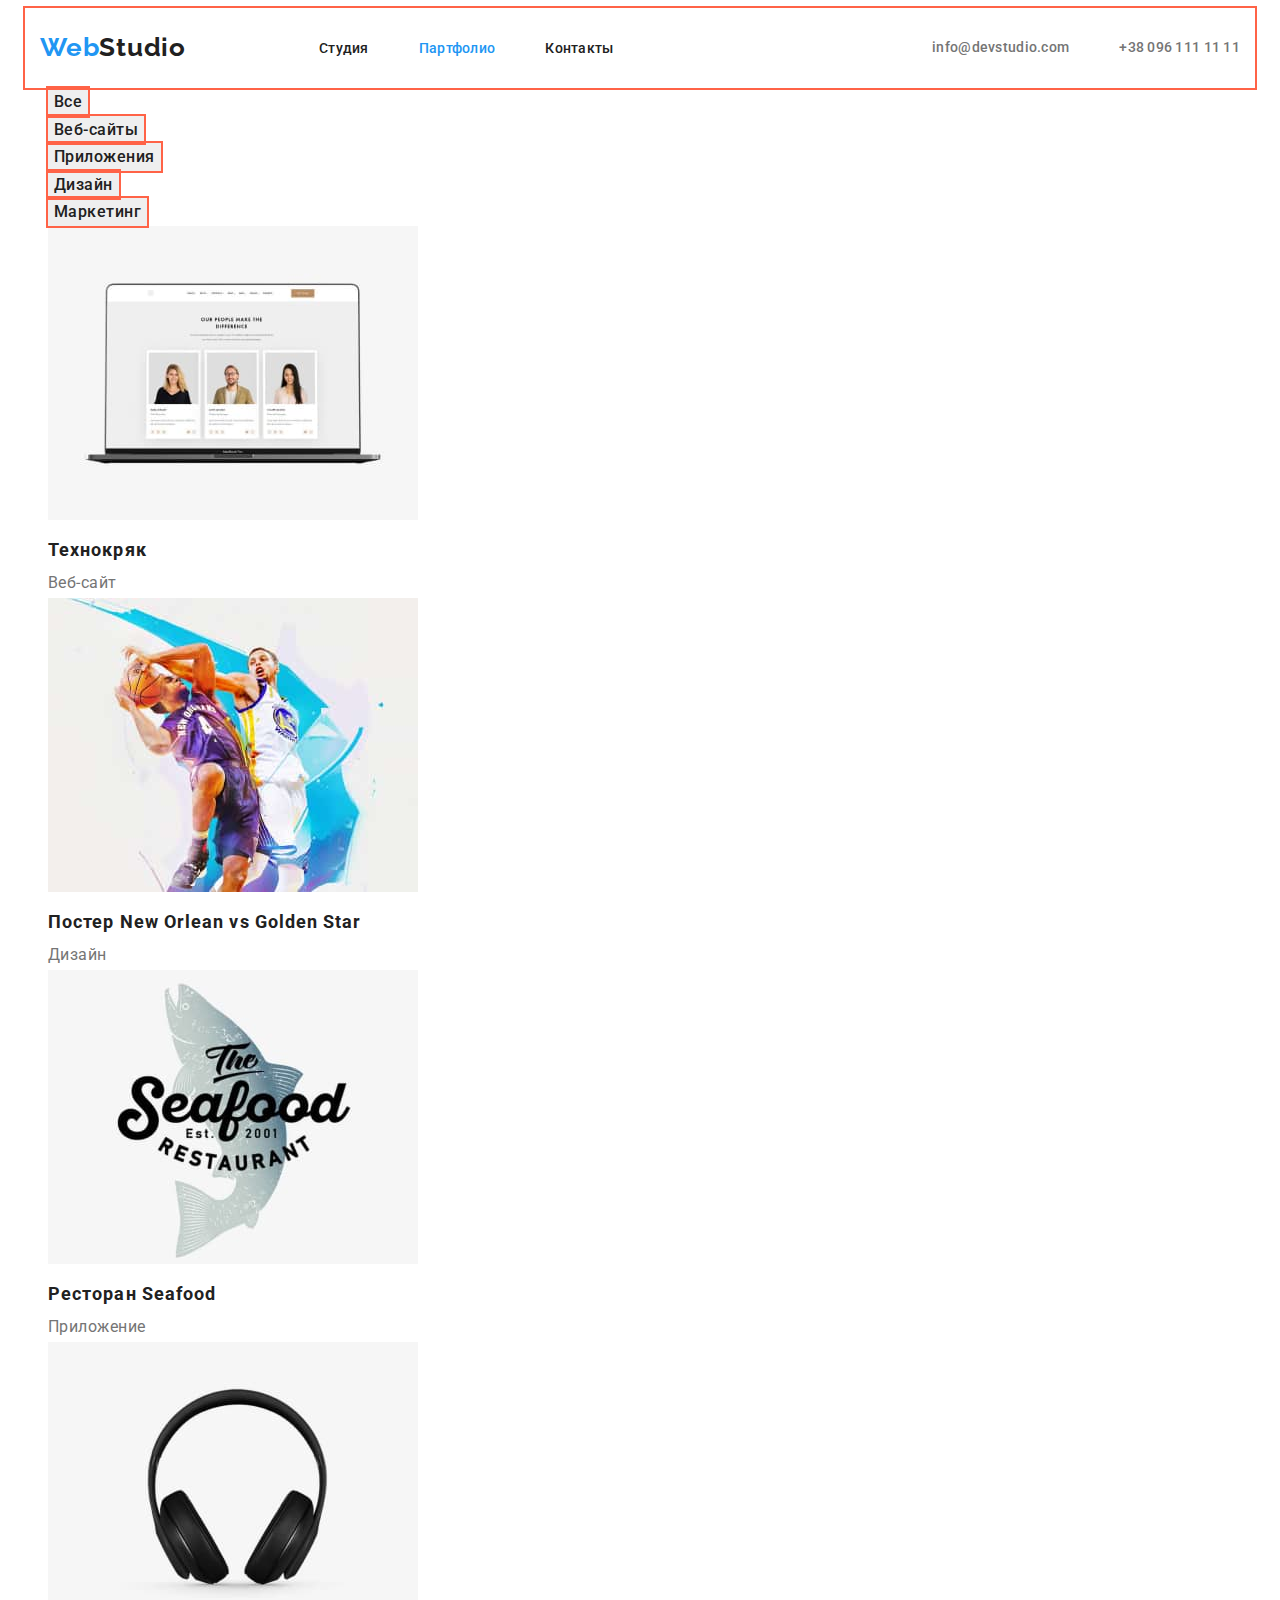
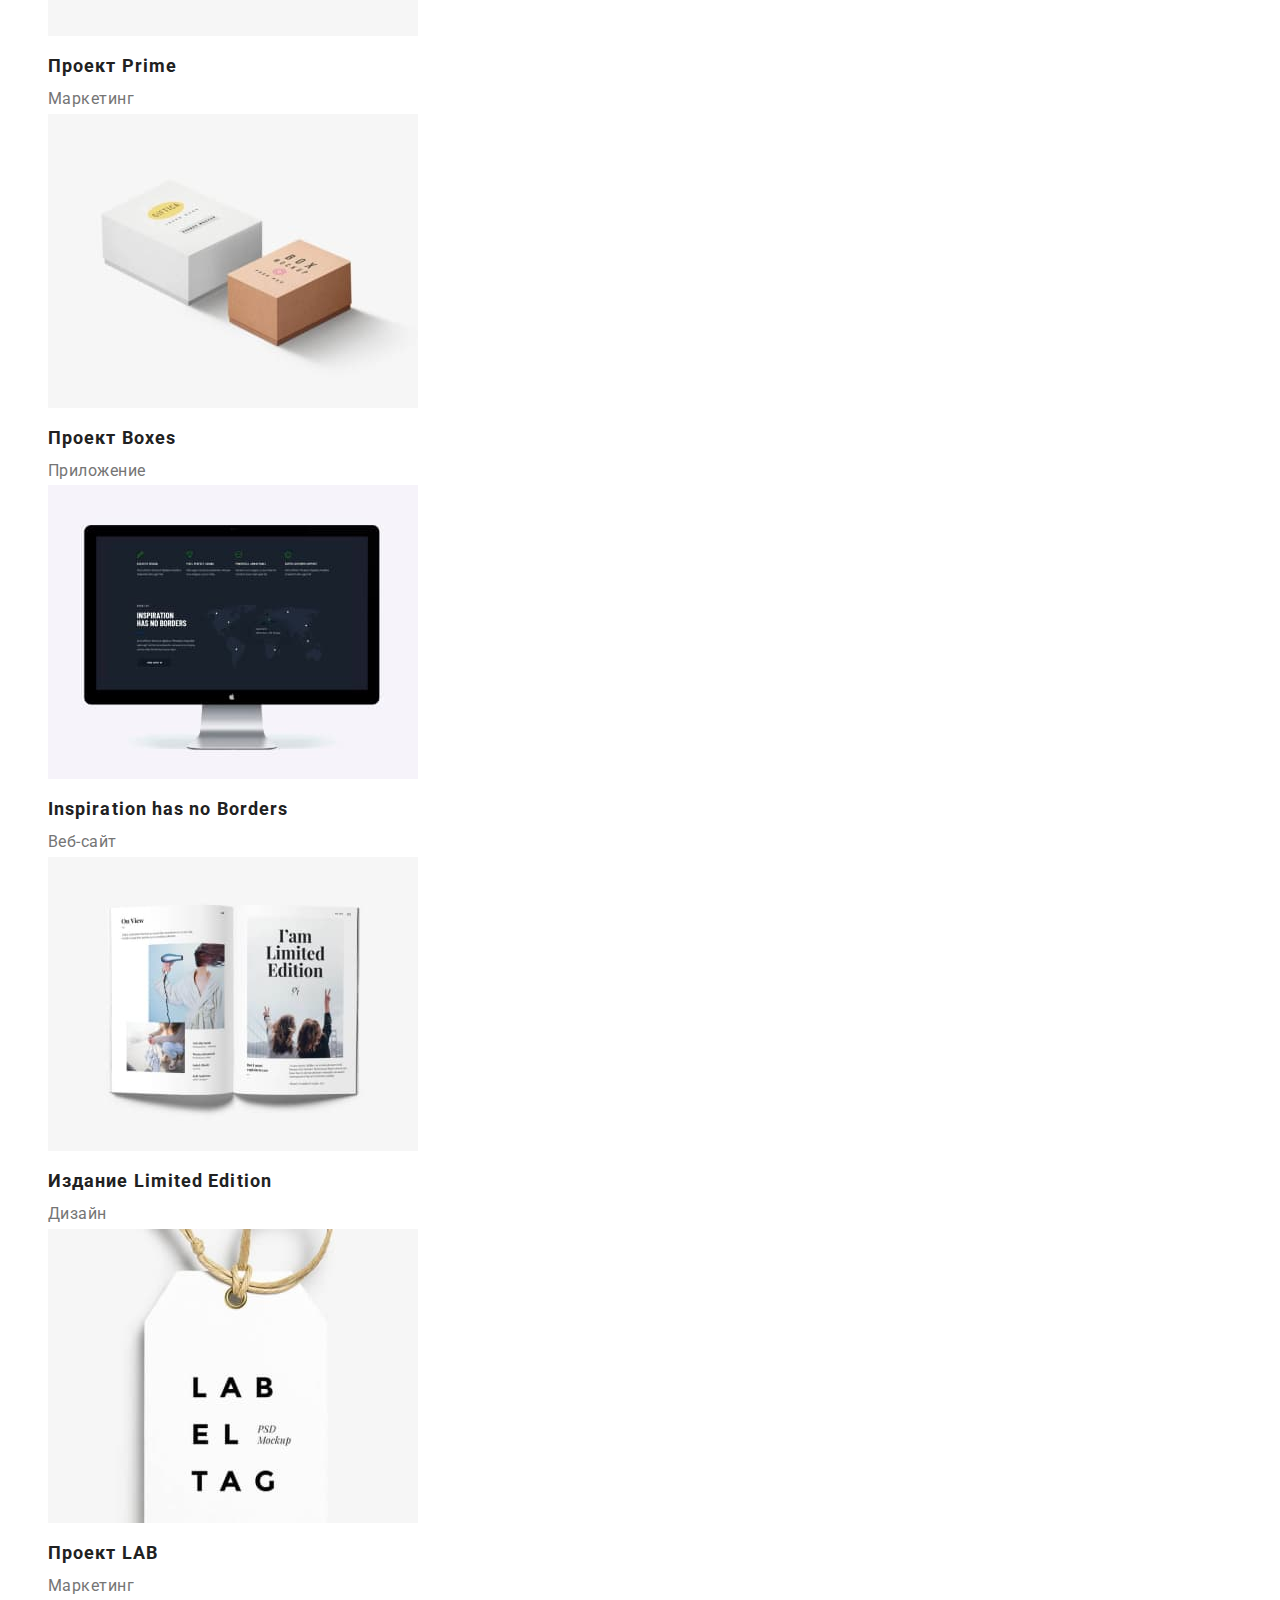
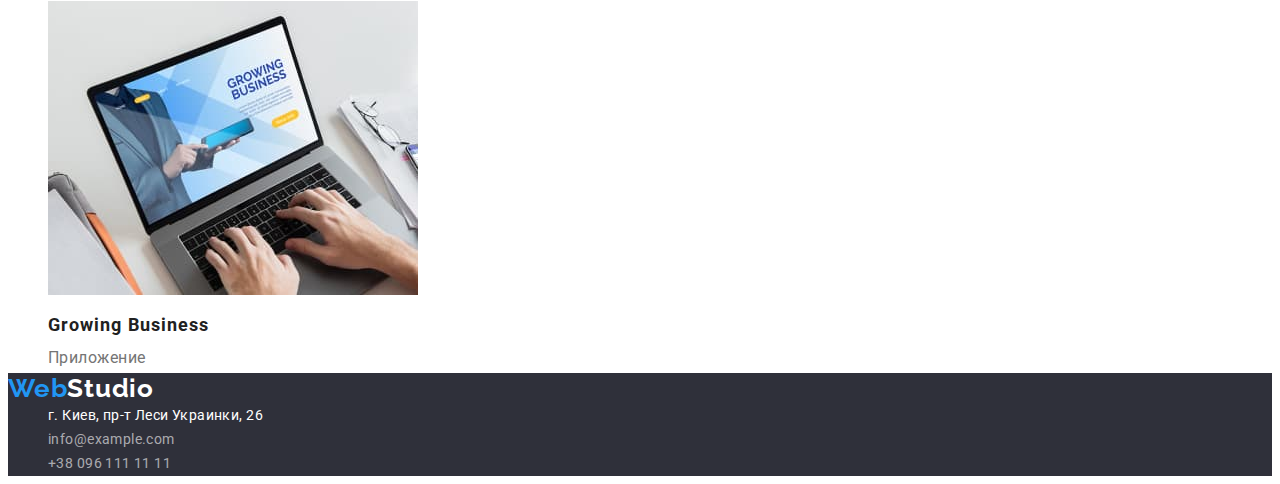
==== portfolio.html @ 8e4c490e "тестирует Flex" ====
<!DOCTYPE html>
<html lang="ru">
  <head>
    <meta charset="UTF-8" />
    <meta http-equiv="X-UA-Compatible" content="IE=edge" />
    <meta name="viewport" content="width=device-width, initial-scale=1.0" />
    <title>Portfolio</title>
    <link rel="preconnect" href="https://fonts.googleapis.com" />
    <link rel="preconnect" href="https://fonts.gstatic.com" crossorigin />
    <link
      href="https://fonts.googleapis.com/css2?family=Raleway:wght@700&family=Roboto:wght@400;500;700;900&display=swap"
      rel="stylesheet"
    />
    <link
      rel="stylesheet"
      href="https://cdnjs.cloudflare.com/ajax/libs/modern-normalize/1.1.0/modern-normalize.min.css"
      integrity="sha512-wpPYUAdjBVSE4KJnH1VR1HeZfpl1ub8YT/NKx4PuQ5NmX2tKuGu6U/JRp5y+Y8XG2tV+wKQpNHVUX03MfMFn9Q=="
      crossorigin="anonymous"
      referrerpolicy="no-referrer"
    />
    <link rel="stylesheet" href="./css/styles.css" />
  </head>

  <body>
    <!-- Шапка -->
    <header class="header">
      <div class="container main-nav">
        <nav class="nav-box">
          <a href="#" class="logo"><span class="logo-accent">Web</span>Studio</a>
          <ul class="nav-list">
            <li class="nav-item"><a href="./index.html" class="nav-link">Студия</a></li>
            <li class="nav-item">
              <a href="./portfolio.html" class="nav-link current">Партфолио</a>
            </li>
            <li class="nav-item"><a href="#" class="nav-link">Контакты</a></li>
          </ul>
        </nav>

        <ul class="contakts-box">
          <li class="contakts-item">
            <a href="mailto:info@devstudio.com" class="header-link">info@devstudio.com</a>
          </li>
          <li class="contakts-item">
            <a href="tel:+380961111111" class="header-link">+38 096 111 11 11</a>
          </li>
        </ul>
      </div>
    </header>
    <!-- Фильтр -->

    <main>
      <ul class="button-list">
        <li><button type="button" class="filter-button">Все</button></li>
        <li><button type="button" class="filter-button">Веб-сайты</button></li>
        <li><button type="button" class="filter-button">Приложения</button></li>
        <li><button type="button" class="filter-button">Дизайн</button></li>
        <li><button type="button" class="filter-button">Маркетинг</button></li>
      </ul>
      <!-- Примеры работ -->

      <section class="product-examples">
        <h1 hidden>Примеры работ</h1>
        <ul>
          <li>
            <a href="#" class="link"
              ><img src="./images/techno.jpg" alt="ноутбук с изображением людей" width="370" />
              <h2 class="project-title">Технокряк</h2>
              <p class="branch">Веб-сайт</p></a
            >
          </li>
          <li>
            <a href="#" class="link"
              ><img src="./images/poster.jpg" alt="постер с баскетбольными командами" width="370" />
              <h2 class="project-title">Постер New Orlean vs Golden Star</h2>
              <p class="branch">Дизайн</p></a
            >
          </li>
          <li>
            <a href="#" class="link"
              ><img src="./images/seafood.jpg" alt="логотип ресторана" width="370" />
              <h2 class="project-title">Ресторан Seafood</h2>
              <p class="branch">Приложение</p></a
            >
          </li>
          <li>
            <a href="#" class="link">
              <img src="./images/prime.jpg" alt="наушники" width="370" />
              <h2 class="project-title">Проект Prime</h2>
              <p class="branch">Маркетинг</p></a
            >
          </li>
          <li>
            <a href="#" class="link"
              ><img src="./images/boxes.jpg" alt="две коробки" width="370" />
              <h2 class="project-title">Проект Boxes</h2>
              <p class="branch">Приложение</p></a
            >
          </li>
          <li>
            <a href="#" class="link"
              ><img src="./images/inspiration.jpg" alt="монитор" width="370" />
              <h2 class="project-title">Inspiration has no Borders</h2>
              <p class="branch">Веб-сайт</p></a
            >
          </li>
          <li>
            <a href="#" class="link"
              ><img src="./images/limited.jpg" alt="разворот книги" width="370" />
              <h2 class="project-title">Издание Limited Edition</h2>
              <p class="branch">Дизайн</p></a
            >
          </li>
          <li>
            <a href="#" class="link"
              ><img src="./images/lab.jpg" alt="этикетка" width="370" />
              <h2 class="project-title">Проект LAB</h2>
              <p class="branch">Маркетинг</p></a
            >
          </li>
          <li>
            <a href="#" class="link"
              ><img src="./images/busines.jpg" alt="ноутбук на столе" width="370" />
              <h2 class="project-title">Growing Business</h2>
              <p class="branch">Приложение</p></a
            >
          </li>
        </ul>
      </section>
      <!-- Футер -->

      <footer class="footer">
        <a href="#" class="logo-footer"><span class="logo-accent">Web</span>Studio</a>
        <address>
          <ul>
            <li>
              <a
                href="https://www.google.com/maps/place/%D0%B1%D1%83%D0%BB.+%D0%9B%D0%B5%D1%81%D0%B8+%D0%A3%D0%BA%D1%80%D0%B0%D0%B8%D0%BD%D0%BA%D0%B8,+26,+%D0%9A%D0%B8%D0%B5%D0%B2,+02000/@50.4265807,30.5361971,17z/data=!3m1!4b1!4m5!3m4!1s0x40d4cf0e033ecbe9:0x57a4dffefec77da0!8m2!3d50.4265807!4d30.5383858"
                class="location"
                >г. Киев, пр-т Леси Украинки, 26
              </a>
            </li>
            <li><a href="mailto:info@example.com" class="footer-link">info@example.com</a></li>
            <li><a href="tel:+380961111111" class="footer-link">+38 096 111 11 11</a></li>
          </ul>
        </address>
      </footer>
    </main>
  </body>
</html>
---- css/styles.css ----
:root {
  --accent-color: #2196f3;
  --text-primary: #757575;
  --text-title: #212121;
  --primary-white-color: #ffffff;

  --primary-font: 'Roboto';
  --secondary-font: 'Raleway';
}

body {
  color: var(--text-title);
  background-color: var(--primary-white-color);
  font-family: 'Roboto', sans-serif;
  font-size: 14px;
  letter-spacing: 0.03em;
}

h1,
h2,
h3,
h4,
h5,
h6,
p,
ul {
  margin: 0;
}

ul,
ol {
  list-style: none;
}

a {
  text-decoration: none;
}

.container {
  width: 1200px;
  margin-left: auto;
  margin-right: auto;
  padding-left: 15px;
  padding-right: 15px;
}

/* ======= Heaeder style start here ======= */

.logo {
  color: var(--text-title);

  font-family: 'Raleway', sans-serif;
  font-weight: 700;
  font-size: 26px;
  line-height: 1.2;
  letter-spacing: 0.03em;
}
.logo-accent {
  color: var(--accent-color);
}
/* main-nav */
.container {
  outline: 2px solid tomato;
}

.main-nav {
  display: flex;
}
.nav-box {
  display: flex;
  align-items: center;
}
.nav-list {
  display: flex;
  margin-left: 93px;
}
.nav-item:not(:last-child) {
  margin-right: 50px;
}

.nav-link {
  padding-top: 32px;
  padding-bottom: 32px;

  color: var(--text-title);

  font-family: 'Roboto', sans-serif;
  font-style: normal;
  font-weight: 500;
  font-size: 14px;
  line-height: 1.14;
  letter-spacing: 0.02em;
}

.nav-link:hover,
.nav-link:focus {
  color: var(--accent-color);
}
.nav-link.current {
  color: var(--accent-color);
}

.contakts-box {
  display: flex;
  align-items: center;
  margin-left: auto;
}

.contakts-item:not(:last-child) {
  margin-right: 50px;
  display: flex;
}

.header-link {
  display: block;
  padding-top: 32px;
  padding-bottom: 32px;
  margin-left: auto;

  color: var(--text-primary);

  font-family: 'Roboto', sans-serif;
  font-style: normal;
  font-weight: 500;
  font-size: 14px;
  line-height: 1.14;
  letter-spacing: 0.02em;
}

.header-link:hover,
.contakts-link:focus {
  color: var(--accent-color);
}
/* ======= Heaeder style end here ======= */

/* Button filtr */
.filter-button {
  display: inline-block;
  display: flex;
  border: transparent;
  outline: 2px solid tomato;
}

/* ======= Hero style start here ======= */

.main-hero {
  tex-alitgn: center;
}

.hero-title {
  padding-top: 200px;
  margin-bottom: 94px;
  margin-left: auto;
  margin-right: auto;

  width: 1600px;
  height: 600px;
  left: 0px;
  top: 80px;

  font-weight: 900;
  font-size: 44px;
  line-height: 1.36;
  text-align: center;
  letter-spacing: 0.06em;
  text-transform: uppercase;

  background-color: #2f303a;
  color: #ffffff;
}
.button {
  cursor: pointer;
  text-align: center;
  font-family: inherit;
}
.hero 

   
  /* .button {
  display: inline-block;
  margin-left: auto;
  margin-right: auto;
  width: 200px;
  height: 50px;
  border-radius: 4px;
  padding: 10px 32px;

  background-color: var(--accent-color);
  box-shadow: 0px 4px 4px rgba(0, 0, 0, 0.15);
  color: #ffffff;

  font-family: 'Roboto', sans-serif;
  font-weight: 700;
  font-size: 16px;
  line-height: 1.8;
  align-items: center;
  text-align: center;
  letter-spacing: 0.06em; */
}

button {
  cursor: pointer;
}
/* ======= Hero style end here ======= */
/* ======= feauture style start here ======= */
.section-feature {
  width: 1170px;
  height: 101px;
  left: 215px;
  top: 774px;
}

.feature-title {
  color: var(--text-title);

  font-weight: 700;
  font-size: 14px;
  line-height: 1.14;
  letter-spacing: 0.03em;
  text-transform: uppercase;
}

.content-feature {
  color: var(--text-primary);
  font-weight: 400;
  font-size: 14px;
  line-height: 1.7;
  letter-spacing: 0.03em;
}

/* ======= feauture style end here ======= */

/* ==== What are we doing style start here ==== */
.subtitle {
  color: var(--text-title);

  font-weight: 700;
  font-size: 36px;
  line-height: 1.16;
  text-align: center;
  letter-spacing: 0.03em;
}

/* ==== What are we doing style end here ====*/

/* ===== Our team style start here ===== */
.our-team-section {
  background-color: #f5f4fa;
}

.member-team {
  color: var(--text-title);

  font-weight: 500;
  font-size: 16px;
  line-height: 1.18;
  text-align: center;
  letter-spacing: 0.03em;
}
.member-position {
  color: var(--text-primary);

  font-size: 16px;
  line-height: 1.18;
  text-align: center;
  letter-spacing: 0.03em;
}

/* ===== Our team style end here ===== */

/* ===== Footer style start here ===== */
.footer {
  background: #2f303a;
}

.location {
  font-family: Roboto, sans-serif;
  font-style: normal;
  font-weight: 400;
  font-size: 14px;
  line-height: 1.7;
  letter-spacing: 0.03em;

  color: #ffffff;
}

.footer-link {
  font-style: normal;
  font-weight: 400;
  font-size: 14px;
  line-height: 1.7;
  letter-spacing: 0.03em;

  color: rgba(255, 255, 255, 0.6);
}
.footer-link:hover,
.footer-link:focus {
  color: var(--accent-color);
}
.logo-footer {
  font-family: 'Raleway', sans-serif;
  font-style: normal;
  font-weight: 700;
  font-size: 26px;
  line-height: 1.2;
  letter-spacing: 0.03em;
  color: #ffffff;
}
.location:hover,
.location:focus {
  color: var(--accent-color);
}

/* ===== Footer style end here ===== */

/* =*=*=*= Portfolio =*=*=*= */

/* ===== Filter-button style start here ===== */

.filter-button {
  color: var(--text-title);

  font-family: inherit;
  font-weight: 500;
  font-size: 16px;
  line-height: 1.6;
  text-align: center;
  letter-spacing: 0.03em;
}

.filter-button:hover,
.filter-button:focus {
  color: var(--accent-color);
}

/* ===== Filter-button style end here ===== */

/* ===== product-examples style start here ===== */

.product-examples {
  color: var(--text-title);

  font-weight: 700;
  font-size: 18px;
  line-height: 2;
  letter-spacing: 0.06em;
}
.link {
  color: var(--text-title);

  font-family: inherit;
}
.project-title {
  color: var(--text-title);

  font-family: 'Roboto', sans-serif;
  font-style: normal;
  font-weight: 700;
  font-size: 18px;
  line-height: 2;
  letter-spacing: 0.06em;
}
/* ===== product-examples style end here ===== */

/* ===== branch style start here ===== */
.branch {
  color: var(--text-primary);

  font-weight: 400;
  font-size: 16px;
  line-height: 1.87;
  letter-spacing: 0.03em;
}

/* ===== branch style end here ===== */
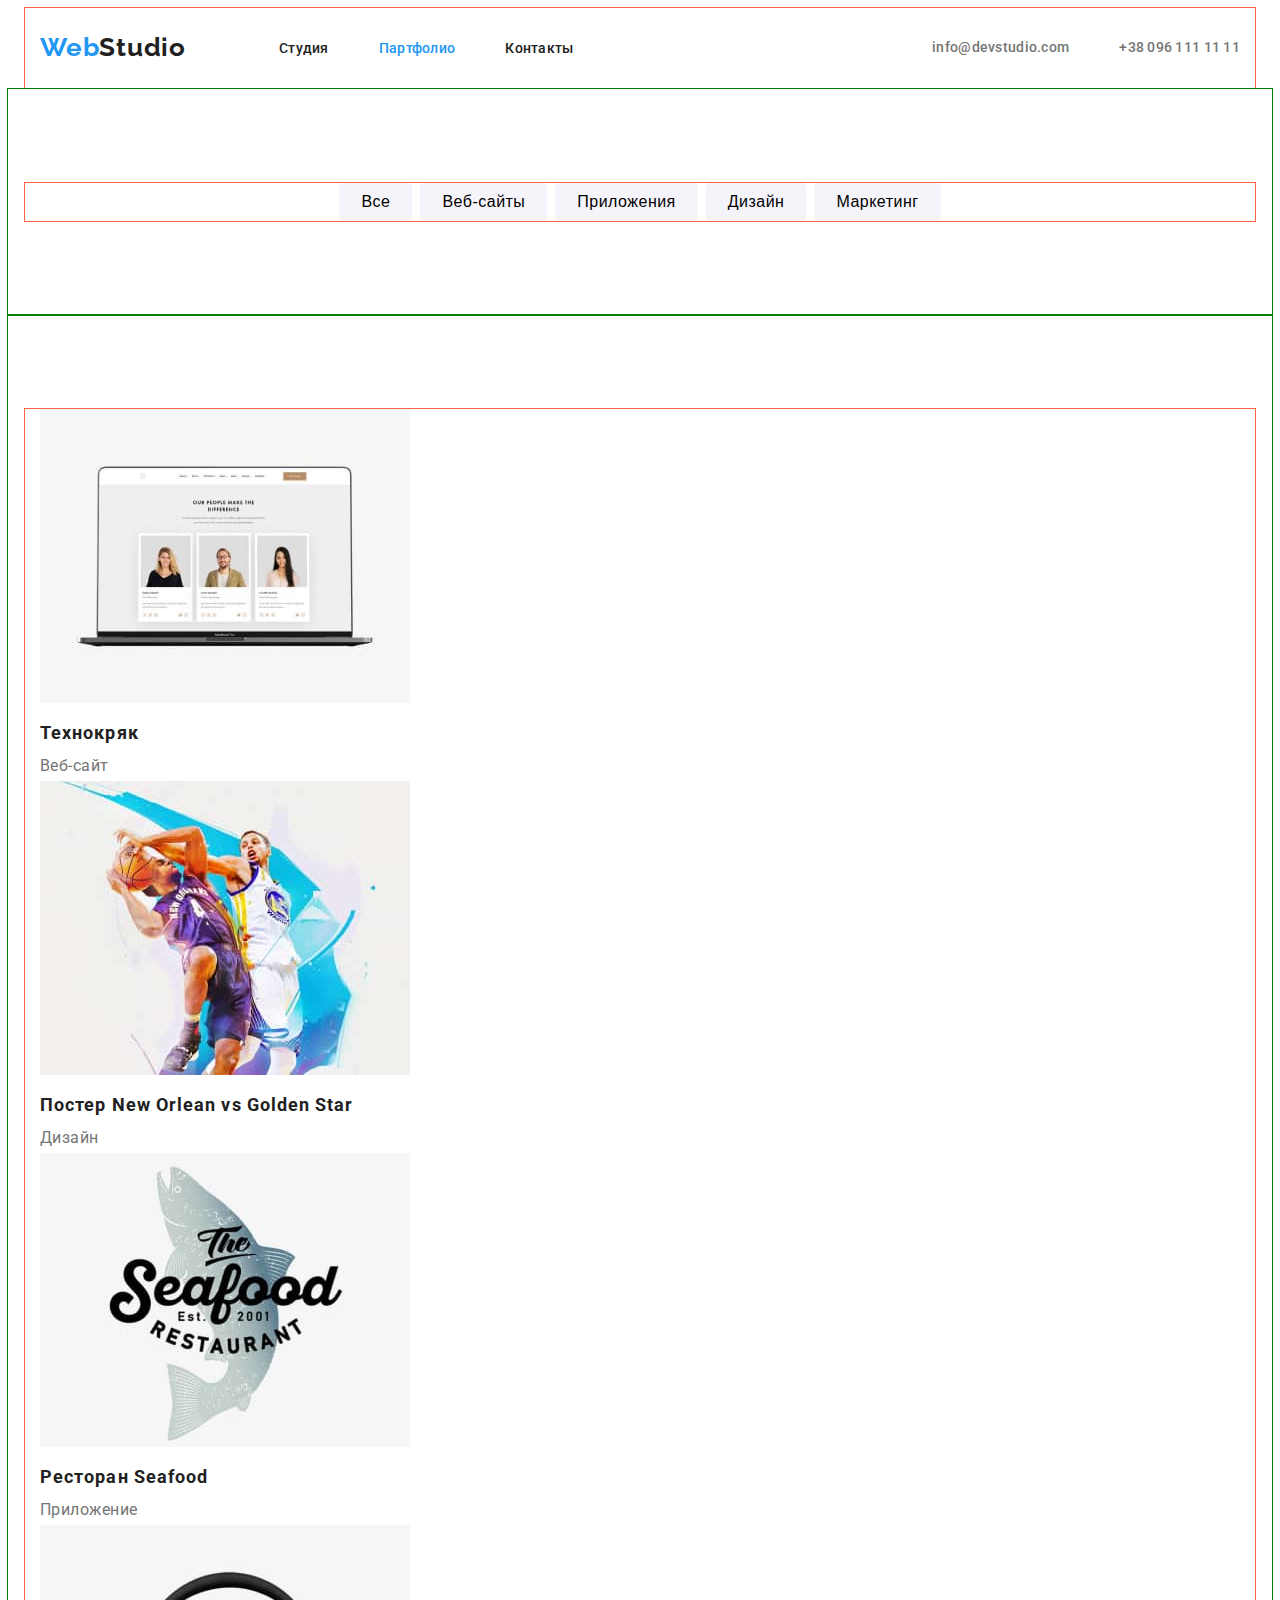
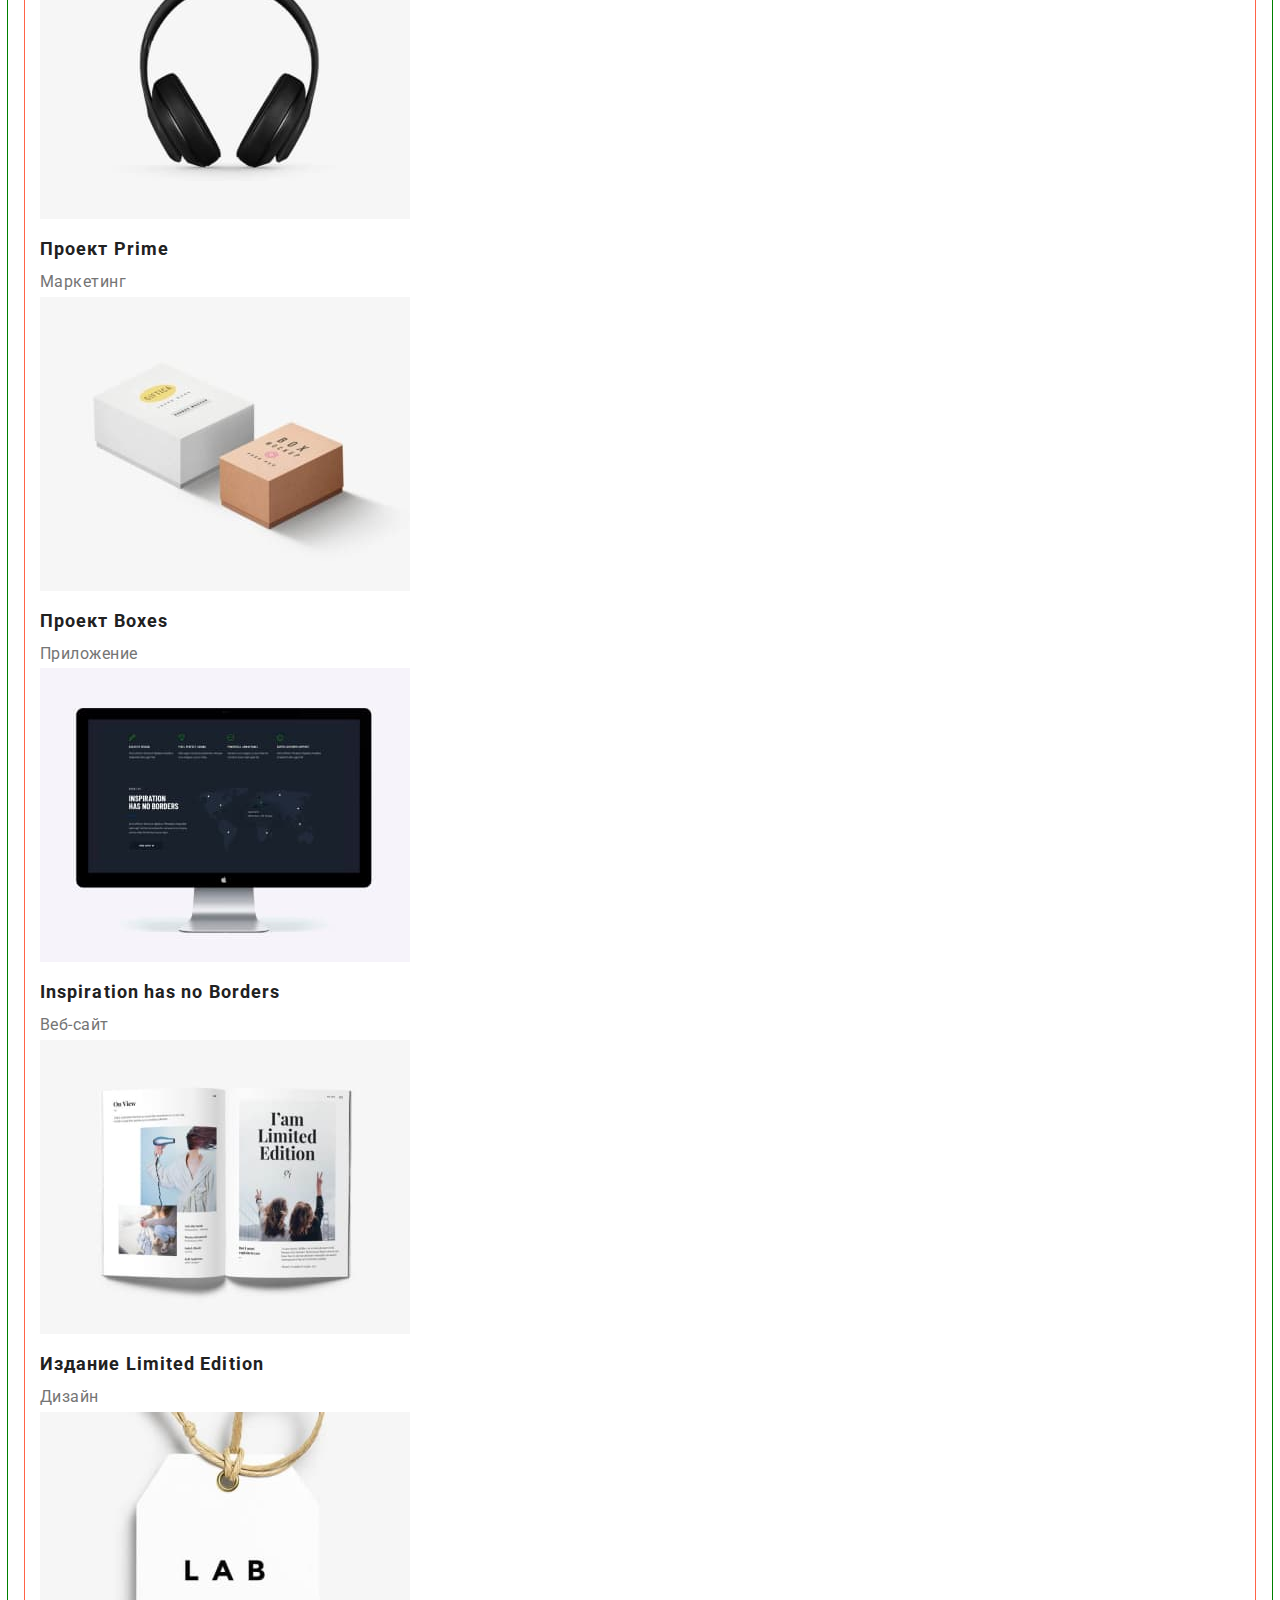
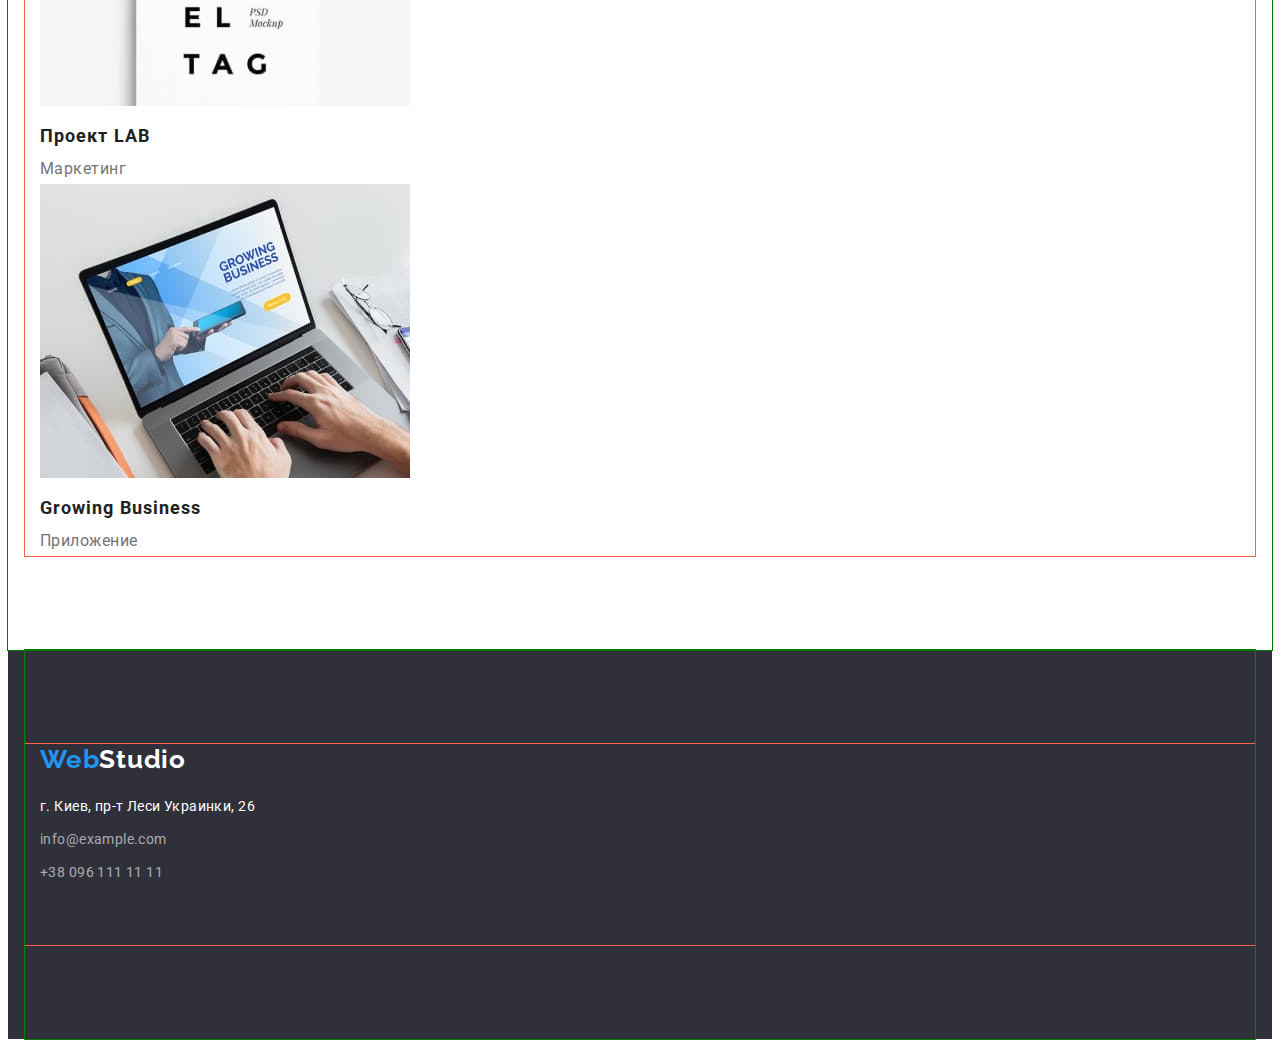
==== commit 4d6e141a: "заканчивает оформление фильтр-кнопок и футера" ====
--- a/portfolio.html
+++ b/portfolio.html
@@ -49,101 +49,128 @@
     <!-- Фильтр -->
 
     <main>
-      <ul class="button-list">
-        <li><button type="button" class="filter-button">Все</button></li>
-        <li><button type="button" class="filter-button">Веб-сайты</button></li>
-        <li><button type="button" class="filter-button">Приложения</button></li>
-        <li><button type="button" class="filter-button">Дизайн</button></li>
-        <li><button type="button" class="filter-button">Маркетинг</button></li>
-      </ul>
+      <section class="section">
+        <div class="container">
+          <ul class="button-list-filter">
+            <li class="button-item"><button type="button" class="button-filter">Все</button></li>
+            <li class="button-item">
+              <button type="button" class="button-filter">Веб-сайты</button>
+            </li>
+            <li class="button-item">
+              <button type="button" class="button-filter">Приложения</button>
+            </li>
+            <li class="button-item">
+              <button type="button" class="button-filter">Дизайн</button>
+            </li>
+            <li class="button-item">
+              <button type="button" class="button-filter">Маркетинг</button>
+            </li>
+          </ul>
+        </div>
+      </section>
+
       <!-- Примеры работ -->
 
-      <section class="product-examples">
-        <h1 hidden>Примеры работ</h1>
-        <ul>
-          <li>
-            <a href="#" class="link"
-              ><img src="./images/techno.jpg" alt="ноутбук с изображением людей" width="370" />
-              <h2 class="project-title">Технокряк</h2>
-              <p class="branch">Веб-сайт</p></a
-            >
-          </li>
-          <li>
-            <a href="#" class="link"
-              ><img src="./images/poster.jpg" alt="постер с баскетбольными командами" width="370" />
-              <h2 class="project-title">Постер New Orlean vs Golden Star</h2>
-              <p class="branch">Дизайн</p></a
-            >
-          </li>
-          <li>
-            <a href="#" class="link"
-              ><img src="./images/seafood.jpg" alt="логотип ресторана" width="370" />
-              <h2 class="project-title">Ресторан Seafood</h2>
-              <p class="branch">Приложение</p></a
-            >
-          </li>
-          <li>
-            <a href="#" class="link">
-              <img src="./images/prime.jpg" alt="наушники" width="370" />
-              <h2 class="project-title">Проект Prime</h2>
-              <p class="branch">Маркетинг</p></a
-            >
-          </li>
-          <li>
-            <a href="#" class="link"
-              ><img src="./images/boxes.jpg" alt="две коробки" width="370" />
-              <h2 class="project-title">Проект Boxes</h2>
-              <p class="branch">Приложение</p></a
-            >
-          </li>
-          <li>
-            <a href="#" class="link"
-              ><img src="./images/inspiration.jpg" alt="монитор" width="370" />
-              <h2 class="project-title">Inspiration has no Borders</h2>
-              <p class="branch">Веб-сайт</p></a
-            >
-          </li>
-          <li>
-            <a href="#" class="link"
-              ><img src="./images/limited.jpg" alt="разворот книги" width="370" />
-              <h2 class="project-title">Издание Limited Edition</h2>
-              <p class="branch">Дизайн</p></a
-            >
-          </li>
-          <li>
-            <a href="#" class="link"
-              ><img src="./images/lab.jpg" alt="этикетка" width="370" />
-              <h2 class="project-title">Проект LAB</h2>
-              <p class="branch">Маркетинг</p></a
-            >
-          </li>
-          <li>
-            <a href="#" class="link"
-              ><img src="./images/busines.jpg" alt="ноутбук на столе" width="370" />
-              <h2 class="project-title">Growing Business</h2>
-              <p class="branch">Приложение</p></a
-            >
-          </li>
-        </ul>
-      </section>
-      <!-- Футер -->
-
-      <footer class="footer">
-        <a href="#" class="logo-footer"><span class="logo-accent">Web</span>Studio</a>
-        <address>
+      <section class="section product-examples">
+        <div class="container">
+          <h1 hidden>Примеры работ</h1>
           <ul>
             <li>
-              <a
-                href="https://www.google.com/maps/place/%D0%B1%D1%83%D0%BB.+%D0%9B%D0%B5%D1%81%D0%B8+%D0%A3%D0%BA%D1%80%D0%B0%D0%B8%D0%BD%D0%BA%D0%B8,+26,+%D0%9A%D0%B8%D0%B5%D0%B2,+02000/@50.4265807,30.5361971,17z/data=!3m1!4b1!4m5!3m4!1s0x40d4cf0e033ecbe9:0x57a4dffefec77da0!8m2!3d50.4265807!4d30.5383858"
-                class="location"
-                >г. Киев, пр-т Леси Украинки, 26
-              </a>
+              <a href="#" class="link"
+                ><img src="./images/techno.jpg" alt="ноутбук с изображением людей" width="370" />
+                <h2 class="project-title">Технокряк</h2>
+                <p class="branch">Веб-сайт</p></a
+              >
             </li>
-            <li><a href="mailto:info@example.com" class="footer-link">info@example.com</a></li>
-            <li><a href="tel:+380961111111" class="footer-link">+38 096 111 11 11</a></li>
+            <li>
+              <a href="#" class="link"
+                ><img
+                  src="./images/poster.jpg"
+                  alt="постер с баскетбольными командами"
+                  width="370"
+                />
+                <h2 class="project-title">Постер New Orlean vs Golden Star</h2>
+                <p class="branch">Дизайн</p></a
+              >
+            </li>
+            <li>
+              <a href="#" class="link"
+                ><img src="./images/seafood.jpg" alt="логотип ресторана" width="370" />
+                <h2 class="project-title">Ресторан Seafood</h2>
+                <p class="branch">Приложение</p></a
+              >
+            </li>
+            <li>
+              <a href="#" class="link">
+                <img src="./images/prime.jpg" alt="наушники" width="370" />
+                <h2 class="project-title">Проект Prime</h2>
+                <p class="branch">Маркетинг</p></a
+              >
+            </li>
+            <li>
+              <a href="#" class="link"
+                ><img src="./images/boxes.jpg" alt="две коробки" width="370" />
+                <h2 class="project-title">Проект Boxes</h2>
+                <p class="branch">Приложение</p></a
+              >
+            </li>
+            <li>
+              <a href="#" class="link"
+                ><img src="./images/inspiration.jpg" alt="монитор" width="370" />
+                <h2 class="project-title">Inspiration has no Borders</h2>
+                <p class="branch">Веб-сайт</p></a
+              >
+            </li>
+            <li>
+              <a href="#" class="link"
+                ><img src="./images/limited.jpg" alt="разворот книги" width="370" />
+                <h2 class="project-title">Издание Limited Edition</h2>
+                <p class="branch">Дизайн</p></a
+              >
+            </li>
+            <li>
+              <a href="#" class="link"
+                ><img src="./images/lab.jpg" alt="этикетка" width="370" />
+                <h2 class="project-title">Проект LAB</h2>
+                <p class="branch">Маркетинг</p></a
+              >
+            </li>
+            <li>
+              <a href="#" class="link"
+                ><img src="./images/busines.jpg" alt="ноутбук на столе" width="370" />
+                <h2 class="project-title">Growing Business</h2>
+                <p class="branch">Приложение</p></a
+              >
+            </li>
           </ul>
-        </address>
-      </footer>
+        </div>
+      </section>
     </main>
+    <!-- Футер -->
+
+    <footer class="footer-box">
+      <section class="section">
+        <div class="container address-box">
+          <a href="#" class="logo-footer"><span class="logo-accent">Web</span>Studio</a>
+          <address>
+            <ul class="footer-list">
+              <li class="footer-item">
+                <a
+                  href="https://www.google.com/maps/place/%D0%B1%D1%83%D0%BB.+%D0%9B%D0%B5%D1%81%D0%B8+%D0%A3%D0%BA%D1%80%D0%B0%D0%B8%D0%BD%D0%BA%D0%B8,+26,+%D0%9A%D0%B8%D0%B5%D0%B2,+02000/@50.4265807,30.5361971,17z/data=!3m1!4b1!4m5!3m4!1s0x40d4cf0e033ecbe9:0x57a4dffefec77da0!8m2!3d50.4265807!4d30.5383858"
+                  class="location"
+                  >г. Киев, пр-т Леси Украинки, 26
+                </a>
+              </li>
+              <li class="footer-item">
+                <a href="mailto:info@example.com" class="footer-link">info@example.com</a>
+              </li>
+              <li class="footer-item">
+                <a href="tel:+380961111111" class="footer-link">+38 096 111 11 11</a>
+              </li>
+            </ul>
+          </address>
+        </div>
+      </section>
+    </footer>
   </body>
 </html>
--- a/css/styles.css
+++ b/css/styles.css
@@ -25,6 +25,7 @@
 p,
 ul {
   margin: 0;
+  padding: 0;
 }
 
 ul,
@@ -42,9 +43,22 @@
   margin-right: auto;
   padding-left: 15px;
   padding-right: 15px;
+  outline: 1px solid tomato;
+}
+
+.section {
+  padding-top: 94px;
+  padding-bottom: 94px;
+
+  margin-left: auto;
+  margin-right: auto;
+  outline: 1px solid green;
 }
 
 /* ======= Heaeder style start here ======= */
+header {
+  border-bottom: 1px solid #ececec;
+}
 
 .logo {
   color: var(--text-title);
@@ -58,10 +72,8 @@
 .logo-accent {
   color: var(--accent-color);
 }
+
 /* main-nav */
-.container {
-  outline: 2px solid tomato;
-}
 
 .main-nav {
   display: flex;
@@ -138,79 +150,97 @@
   display: inline-block;
   display: flex;
   border: transparent;
-  outline: 2px solid tomato;
 }
 
 /* ======= Hero style start here ======= */
+button {
+  cursor: pointer;
+}
 
 .main-hero {
-  tex-alitgn: center;
+  padding-top: 200px;
+  padding-bottom: 200px;
+  text-align: center;
+  background-color: #2f303a;
 }
 
 .hero-title {
-  padding-top: 200px;
-  margin-bottom: 94px;
-  margin-left: auto;
-  margin-right: auto;
-
-  width: 1600px;
-  height: 600px;
-  left: 0px;
-  top: 80px;
-
   font-weight: 900;
   font-size: 44px;
   line-height: 1.36;
   text-align: center;
   letter-spacing: 0.06em;
   text-transform: uppercase;
-
-  background-color: #2f303a;
-  color: #ffffff;
-}
+  margin-bottom: 30px;
+  color: var(--primary-white-color);
+}
+
 .button {
-  cursor: pointer;
-  text-align: center;
-  font-family: inherit;
-}
-.hero 
-
-   
-  /* .button {
-  display: inline-block;
+  display: block;
   margin-left: auto;
   margin-right: auto;
-  width: 200px;
-  height: 50px;
+  min-width: 200px;
+  border: transparent;
   border-radius: 4px;
   padding: 10px 32px;
 
   background-color: var(--accent-color);
   box-shadow: 0px 4px 4px rgba(0, 0, 0, 0.15);
-  color: #ffffff;
+  color: var(--primary-white-color);
 
   font-family: 'Roboto', sans-serif;
+  font-family: inherit;
   font-weight: 700;
   font-size: 16px;
   line-height: 1.8;
-  align-items: center;
-  text-align: center;
-  letter-spacing: 0.06em; */
-}
-
-button {
-  cursor: pointer;
-}
+  letter-spacing: 0.06em;
+  text-align: center;
+}
+
+.button-list-filter {
+  display: flex;
+  justify-content: center;
+}
+
+.button-item:not(:last-child) {
+  margin-right: 8px;
+}
+
+.button-filter {
+  border: none;
+  font-weight: 500;
+  font-size: 16px;
+  line-height: 26px;
+  text-align: center;
+  letter-spacing: 0.03em;
+  background: #f5f4fa;
+
+  padding: 6px 22px;
+
+  border-radius: 4px;
+}
+
+.button-filter:hover,
+.button-filter:focus {
+  color: var(--primary-white-color);
+  background-color: var(--accent-color);
+  box-shadow: 0px 3px 1px rgba(0, 0, 0, 0.1), 0px 1px 2px rgba(0, 0, 0, 0.08),
+    0px 2px 2px rgba(0, 0, 0, 0.12);
+}
+
 /* ======= Hero style end here ======= */
 /* ======= feauture style start here ======= */
-.section-feature {
-  width: 1170px;
-  height: 101px;
-  left: 215px;
-  top: 774px;
+.feature-list {
+  display: flex;
+}
+.feature-item:not(:last-child) {
+  margin-right: 30px;
+  max-width: 270px;
 }
 
 .feature-title {
+  margin-bottom: 10px;
+
   color: var(--text-title);
 
   font-weight: 700;
@@ -220,7 +250,7 @@
   text-transform: uppercase;
 }
 
-.content-feature {
+.feature-content {
   color: var(--text-primary);
   font-weight: 400;
   font-size: 14px;
@@ -231,7 +261,9 @@
 /* ======= feauture style end here ======= */
 
 /* ==== What are we doing style start here ==== */
-.subtitle {
+.work-examples-title {
+  margin-bottom: 50px;
+
   color: var(--text-title);
 
   font-weight: 700;
@@ -241,9 +273,75 @@
   letter-spacing: 0.03em;
 }
 
+.image-work {
+  display: block;
+  max-width: 100%;
+  height: auto;
+}
+
+.work-examples {
+  display: flex;
+}
+
+.work-examples-item:not(:last-child) {
+  margin-right: 30px;
+}
+
 /* ==== What are we doing style end here ====*/
 
 /* ===== Our team style start here ===== */
+
+.member-title {
+  margin-bottom: 50px;
+
+  color: var(--text-title);
+
+  font-weight: 700;
+  font-size: 36px;
+  line-height: 1.16;
+  text-align: center;
+  letter-spacing: 0.03em;
+}
+
+.image-member {
+  display: block;
+  max-width: 100%;
+  height: auto;
+}
+
+.member-list {
+  display: flex;
+  margin-left: -20px;
+  margin-top: -20px;
+}
+
+.member-list > .member-item {
+  flex-basis: calc(100% / 3 - 20px);
+  margin-left: 20px;
+  margin-top: 20px;
+}
+
+.card {
+  width: 270px;
+  height: 368px;
+  left: 215px;
+  top: 1635px;
+
+  background: #ffffff;
+
+  box-shadow: 0px 1px 3px rgba(0, 0, 0, 0.12), 0px 1px 1px rgba(0, 0, 0, 0.14),
+    0px 2px 1px rgba(0, 0, 0, 0.2);
+  border-radius: 0px 0px 4px 4px;
+}
+
+.card-content {
+  padding: 30px;
+}
+
+.member-position {
+  margin-top: 10px;
+}
+
 .our-team-section {
   background-color: #f5f4fa;
 }
@@ -269,8 +367,25 @@
 /* ===== Our team style end here ===== */
 
 /* ===== Footer style start here ===== */
-.footer {
+
+.footer-box {
+  display: flex;
+  flex-direction: column;
   background: #2f303a;
+}
+
+.address-box {
+  padding-bottom: 60px;
+}
+
+.footer-list {
+  display: flex;
+  flex-direction: column;
+  padding-top: 20px;
+}
+
+.footer-item:not(:last-child) {
+  padding-bottom: 9px;
 }
 
 .location {
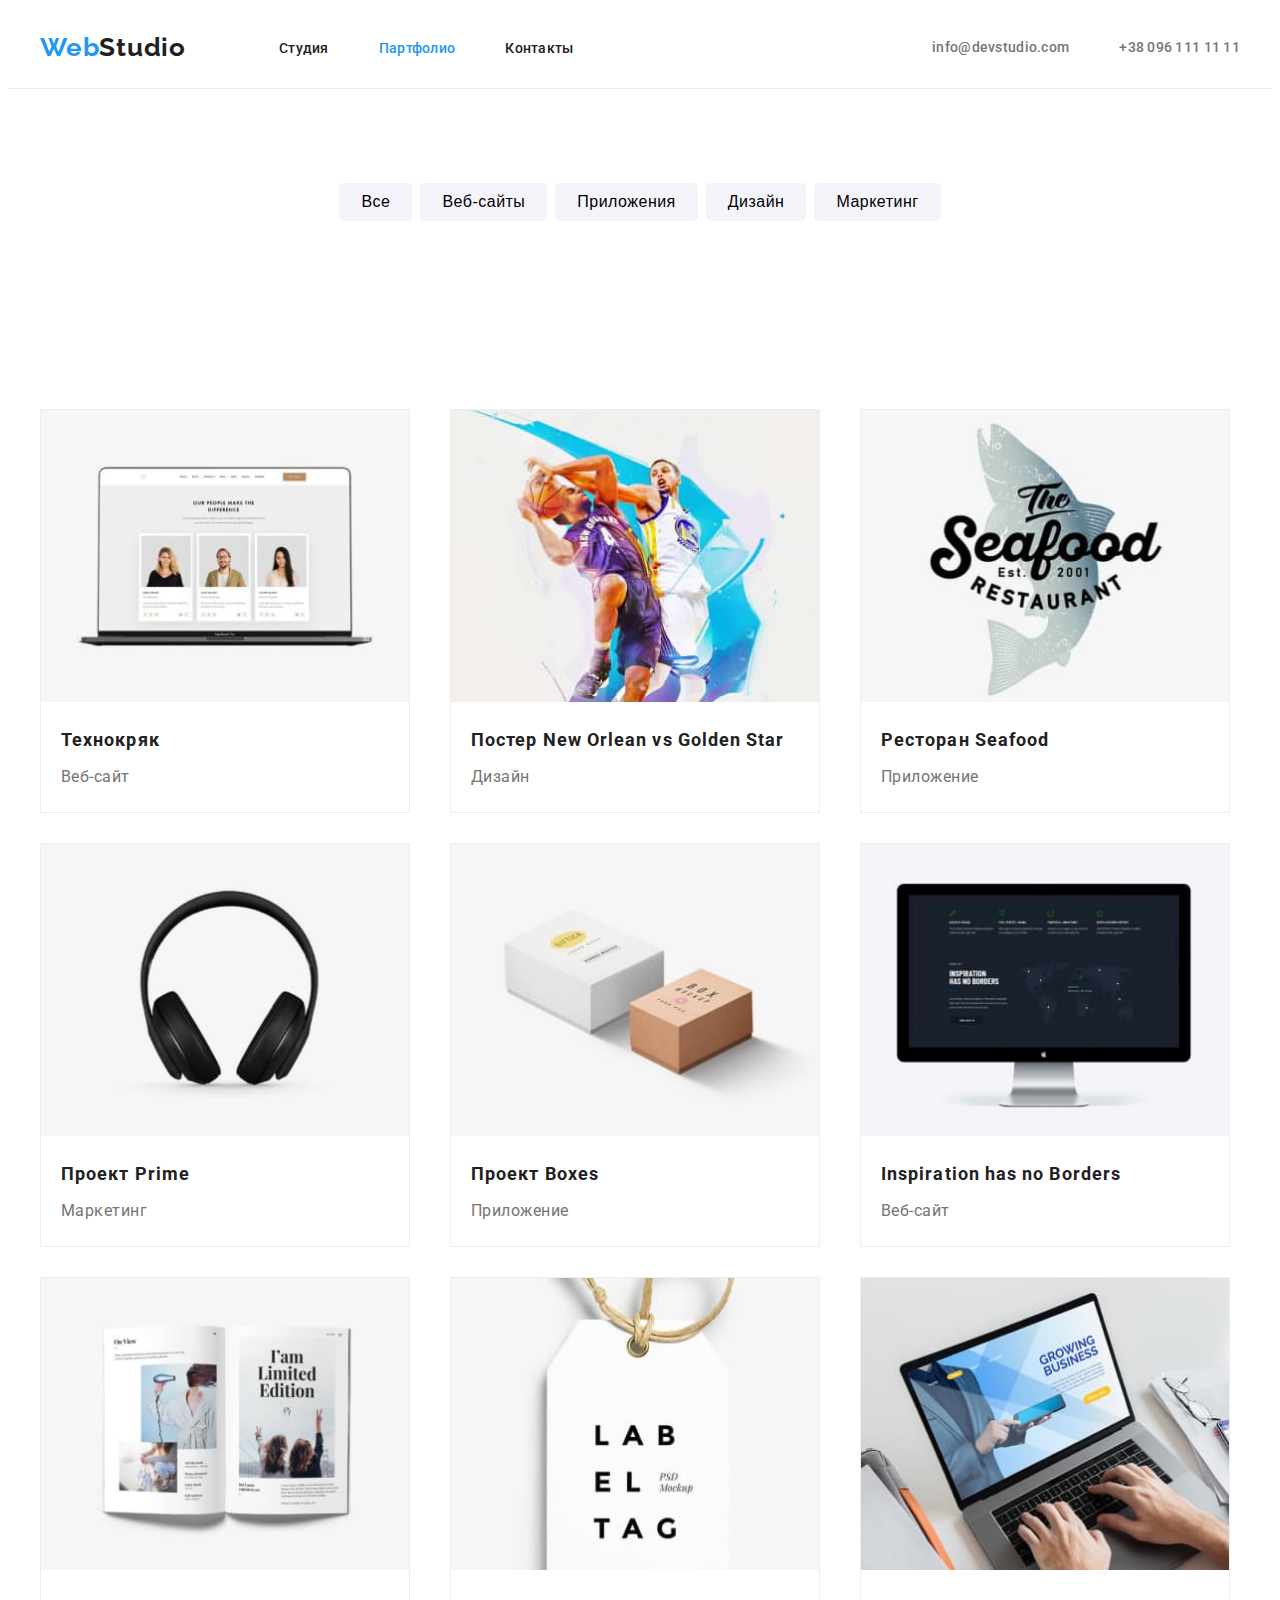
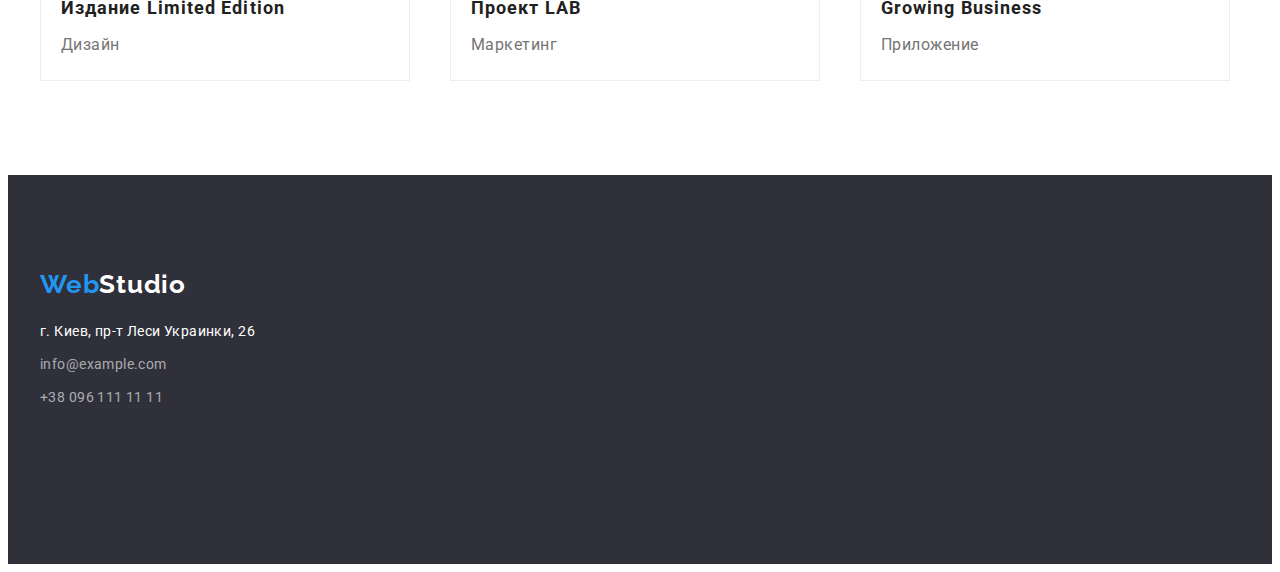
==== commit 2fbd9042: "заканчивает оформление секцмм "примеры работ"" ====
--- a/portfolio.html
+++ b/portfolio.html
@@ -74,73 +74,171 @@
       <section class="section product-examples">
         <div class="container">
           <h1 hidden>Примеры работ</h1>
-          <ul>
-            <li>
-              <a href="#" class="link"
-                ><img src="./images/techno.jpg" alt="ноутбук с изображением людей" width="370" />
-                <h2 class="project-title">Технокряк</h2>
-                <p class="branch">Веб-сайт</p></a
-              >
-            </li>
-            <li>
-              <a href="#" class="link"
-                ><img
-                  src="./images/poster.jpg"
-                  alt="постер с баскетбольными командами"
-                  width="370"
-                />
-                <h2 class="project-title">Постер New Orlean vs Golden Star</h2>
-                <p class="branch">Дизайн</p></a
-              >
-            </li>
-            <li>
-              <a href="#" class="link"
-                ><img src="./images/seafood.jpg" alt="логотип ресторана" width="370" />
-                <h2 class="project-title">Ресторан Seafood</h2>
-                <p class="branch">Приложение</p></a
-              >
-            </li>
-            <li>
-              <a href="#" class="link">
-                <img src="./images/prime.jpg" alt="наушники" width="370" />
-                <h2 class="project-title">Проект Prime</h2>
-                <p class="branch">Маркетинг</p></a
-              >
-            </li>
-            <li>
-              <a href="#" class="link"
-                ><img src="./images/boxes.jpg" alt="две коробки" width="370" />
-                <h2 class="project-title">Проект Boxes</h2>
-                <p class="branch">Приложение</p></a
-              >
-            </li>
-            <li>
-              <a href="#" class="link"
-                ><img src="./images/inspiration.jpg" alt="монитор" width="370" />
-                <h2 class="project-title">Inspiration has no Borders</h2>
-                <p class="branch">Веб-сайт</p></a
-              >
-            </li>
-            <li>
-              <a href="#" class="link"
-                ><img src="./images/limited.jpg" alt="разворот книги" width="370" />
-                <h2 class="project-title">Издание Limited Edition</h2>
-                <p class="branch">Дизайн</p></a
-              >
-            </li>
-            <li>
-              <a href="#" class="link"
-                ><img src="./images/lab.jpg" alt="этикетка" width="370" />
-                <h2 class="project-title">Проект LAB</h2>
-                <p class="branch">Маркетинг</p></a
-              >
-            </li>
-            <li>
-              <a href="#" class="link"
-                ><img src="./images/busines.jpg" alt="ноутбук на столе" width="370" />
-                <h2 class="project-title">Growing Business</h2>
-                <p class="branch">Приложение</p></a
-              >
+          <ul class="product-list">
+            <li class="product-item">
+              <article class="product-card">
+                <div class="product-thumb">
+                  <a href="#" class="link"
+                    ><img
+                      src="./images/techno.jpg"
+                      alt="ноутбук с изображением людей"
+                      class="product-image"
+                      width="370"
+                    />
+                  </a>
+                  <div class="product-text">
+                    <h2 class="project-title">Технокряк</h2>
+                    <p class="branch">Веб-сайт</p>
+                  </div>
+                </div>
+              </article>
+            </li>
+
+            <li class="product-item">
+              <article class="product-card">
+                <div class="product-thumb">
+                  <a href="#" class="link"
+                    ><img
+                      src="./images/poster.jpg"
+                      alt="постер с баскетбольными командами"
+                      class="product-image"
+                      width="370"
+                    />
+                  </a>
+                  <div class="product-text">
+                    <h2 class="project-title">Постер New Orlean vs Golden Star</h2>
+                    <p class="branch">Дизайн</p>
+                  </div>
+                </div>
+              </article>
+            </li>
+
+            <li class="product-item">
+              <article class="product-card">
+                <div class="product-thumb">
+                  <a href="#" class="link"
+                    ><img
+                      src="./images/seafood.jpg"
+                      alt="логотип ресторана"
+                      class="product-image"
+                      width="370"
+                    />
+                  </a>
+                  <div class="product-text">
+                    <h2 class="project-title">Ресторан Seafood</h2>
+                    <p class="branch">Приложение</p>
+                  </div>
+                </div>
+              </article>
+            </li>
+
+            <li class="product-item">
+              <article class="product-card">
+                <div class="product-thumb">
+                  <a href="#" class="link">
+                    <img
+                      src="./images/prime.jpg"
+                      alt="наушники"
+                      class="product-image"
+                      width="370"
+                    />
+                  </a>
+                  <div class="product-text">
+                    <h2 class="project-title">Проект Prime</h2>
+                    <p class="branch">Маркетинг</p>
+                  </div>
+                </div>
+              </article>
+            </li>
+
+            <li class="product-item">
+              <article class="product-card">
+                <div class="product-thumb">
+                  <a href="#" class="link"
+                    ><img
+                      src="./images/boxes.jpg"
+                      alt="две коробки"
+                      class="product-image"
+                      width="370"
+                    />
+                  </a>
+                  <div class="product-text">
+                    <h2 class="project-title">Проект Boxes</h2>
+                    <p class="branch">Приложение</p>
+                  </div>
+                </div>
+              </article>
+            </li>
+
+            <li class="product-item">
+              <article class="product-card">
+                <div class="product-thumb">
+                  <a href="#" class="link"
+                    ><img
+                      src="./images/inspiration.jpg"
+                      alt="монитор"
+                      class="product-image"
+                      width="370"
+                    />
+                  </a>
+                  <div class="product-text">
+                    <h2 class="project-title">Inspiration has no Borders</h2>
+                    <p class="branch">Веб-сайт</p>
+                  </div>
+                </div>
+              </article>
+            </li>
+
+            <li class="product-item">
+              <article class="product-card">
+                <div class="product-thumb">
+                  <a href="#" class="link"
+                    ><img
+                      src="./images/limited.jpg"
+                      alt="разворот книги"
+                      class="product-image"
+                      width="370"
+                    />
+                  </a>
+                  <div class="product-text">
+                    <h2 class="project-title">Издание Limited Edition</h2>
+                    <p class="branch">Дизайн</p>
+                  </div>
+                </div>
+              </article>
+            </li>
+
+            <li class="product-item">
+              <article class="product-card">
+                <div class="product-thumb">
+                  <a href="#" class="link"
+                    ><img src="./images/lab.jpg" alt="этикетка" class="product-image" width="370" />
+                  </a>
+                  <div class="product-text">
+                    <h2 class="project-title">Проект LAB</h2>
+                    <p class="branch">Маркетинг</p>
+                  </div>
+                </div>
+              </article>
+            </li>
+
+            <li class="product-item">
+              <article class="product-card">
+                <div class="product-thumb">
+                  <a href="#" class="link"
+                    ><img
+                      src="./images/busines.jpg"
+                      alt="ноутбук на столе"
+                      class="product-image"
+                      width="370"
+                    />
+                  </a>
+                  <div class="product-text">
+                    <h2 class="project-title">Growing Business</h2>
+                    <p class="branch">Приложение</p>
+                  </div>
+                </div>
+              </article>
             </li>
           </ul>
         </div>
--- a/css/styles.css
+++ b/css/styles.css
@@ -43,7 +43,7 @@
   margin-right: auto;
   padding-left: 15px;
   padding-right: 15px;
-  outline: 1px solid tomato;
+  /* outline: 1px solid tomato; */
 }
 
 .section {
@@ -52,7 +52,7 @@
 
   margin-left: auto;
   margin-right: auto;
-  outline: 1px solid green;
+  /* outline: 1px solid green; */
 }
 
 /* ======= Heaeder style start here ======= */
@@ -147,7 +147,6 @@
 
 /* Button filtr */
 .filter-button {
-  display: inline-block;
   display: flex;
   border: transparent;
 }
@@ -161,18 +160,21 @@
   padding-top: 200px;
   padding-bottom: 200px;
   text-align: center;
+
   background-color: #2f303a;
 }
 
 .hero-title {
+  margin-bottom: 30px;
+
+  color: var(--primary-white-color);
+
   font-weight: 900;
   font-size: 44px;
   line-height: 1.36;
   text-align: center;
   letter-spacing: 0.06em;
   text-transform: uppercase;
-  margin-bottom: 30px;
-  color: var(--primary-white-color);
 }
 
 .button {
@@ -197,6 +199,232 @@
   text-align: center;
 }
 
+/* ======= Hero style end here ======= */
+
+/* ======= feauture style start here ======= */
+.feature-list {
+  display: flex;
+}
+.feature-item:not(:last-child) {
+  margin-right: 30px;
+  max-width: 270px;
+}
+
+.feature-title {
+  margin-bottom: 10px;
+
+  color: var(--text-title);
+
+  font-weight: 700;
+  font-size: 14px;
+  line-height: 1.14;
+  letter-spacing: 0.03em;
+  text-transform: uppercase;
+}
+
+.feature-content {
+  color: var(--text-primary);
+
+  font-weight: 400;
+  font-size: 14px;
+  line-height: 1.7;
+  letter-spacing: 0.03em;
+}
+
+/* ======= feauture style end here ======= */
+
+/* ==== What are we doing style start here ==== */
+.work-examples-title {
+  margin-bottom: 50px;
+
+  color: var(--text-title);
+
+  font-weight: 700;
+  font-size: 36px;
+  line-height: 1.16;
+  text-align: center;
+  letter-spacing: 0.03em;
+}
+
+.image-work {
+  display: block;
+  max-width: 100%;
+  height: auto;
+}
+
+.work-examples {
+  display: flex;
+}
+
+.work-examples-item:not(:last-child) {
+  margin-right: 30px;
+}
+
+/* ==== What are we doing style end here ====*/
+
+/* ===== Our team style start here ===== */
+
+.member-title {
+  margin-bottom: 50px;
+
+  color: var(--text-title);
+
+  font-weight: 700;
+  font-size: 36px;
+  line-height: 1.16;
+  text-align: center;
+  letter-spacing: 0.03em;
+}
+
+.image-member {
+  display: block;
+  max-width: 100%;
+  height: auto;
+}
+
+.member-list {
+  display: flex;
+  margin-left: -20px;
+  margin-top: -20px;
+}
+
+.member-list > .member-item {
+  flex-basis: calc(100% / 3 - 20px);
+  margin-left: 20px;
+  margin-top: 20px;
+}
+
+.card {
+  width: 270px;
+  height: 368px;
+  left: 215px;
+  top: 1635px;
+
+  background: #ffffff;
+
+  box-shadow: 0px 1px 3px rgba(0, 0, 0, 0.12), 0px 1px 1px rgba(0, 0, 0, 0.14),
+    0px 2px 1px rgba(0, 0, 0, 0.2);
+  border-radius: 0px 0px 4px 4px;
+}
+
+.card-content {
+  padding: 30px;
+}
+
+.member-position {
+  margin-top: 10px;
+}
+
+.our-team-section {
+  background-color: #f5f4fa;
+}
+
+.member-team {
+  color: var(--text-title);
+
+  font-weight: 500;
+  font-size: 16px;
+  line-height: 1.18;
+  text-align: center;
+  letter-spacing: 0.03em;
+}
+.member-position {
+  color: var(--text-primary);
+
+  font-size: 16px;
+  line-height: 1.18;
+  text-align: center;
+  letter-spacing: 0.03em;
+}
+
+/* ===== Our team style end here ===== */
+
+/* ===== Footer style start here ===== */
+
+.footer-box {
+  display: flex;
+  flex-direction: column;
+  background: #2f303a;
+}
+
+.address-box {
+  padding-bottom: 60px;
+}
+
+.footer-list {
+  display: flex;
+  flex-direction: column;
+  padding-top: 20px;
+}
+
+.footer-item:not(:last-child) {
+  padding-bottom: 9px;
+}
+
+.location {
+  color: #ffffff;
+
+  font-family: Roboto, sans-serif;
+  font-style: normal;
+  font-weight: 400;
+  font-size: 14px;
+  line-height: 1.7;
+  letter-spacing: 0.03em;
+}
+
+.footer-link {
+  color: rgba(255, 255, 255, 0.6);
+
+  font-style: normal;
+  font-weight: 400;
+  font-size: 14px;
+  line-height: 1.7;
+  letter-spacing: 0.03em;
+}
+
+.footer-link:hover,
+.footer-link:focus {
+  color: var(--accent-color);
+}
+
+.logo-footer {
+  color: var(--primary-white-color);
+
+  font-family: 'Raleway', sans-serif;
+  font-style: normal;
+  font-weight: 700;
+  font-size: 26px;
+  line-height: 1.2;
+  letter-spacing: 0.03em;
+}
+
+.location:hover,
+.location:focus {
+  color: var(--accent-color);
+}
+
+/* ===== Footer style end here ===== */
+
+/* =*=*=*= Portfolio =*=*=*= */
+
+/* ===== Filter-button style start here ===== */
+
+.filter-button {
+  color: var(--text-title);
+
+  font-family: inherit;
+  font-weight: 500;
+  font-size: 16px;
+  line-height: 1.6;
+  text-align: center;
+  letter-spacing: 0.03em;
+}
+
+.filter-button:hover,
+.filter-button:focus {
+  color: var(--accent-color);
+}
+
 .button-list-filter {
   display: flex;
   justify-content: center;
@@ -207,17 +435,17 @@
 }
 
 .button-filter {
-  border: none;
+  padding: 6px 22px;
+  border-radius: 4px;
+  text-align: center;
+
+  background: #f5f4fa;
+
+  border: transparent;
   font-weight: 500;
   font-size: 16px;
   line-height: 26px;
-  text-align: center;
-  letter-spacing: 0.03em;
-  background: #f5f4fa;
-
-  padding: 6px 22px;
-
-  border-radius: 4px;
+  letter-spacing: 0.03em;
 }
 
 .button-filter:hover,
@@ -228,229 +456,43 @@
     0px 2px 2px rgba(0, 0, 0, 0.12);
 }
 
-/* ======= Hero style end here ======= */
-/* ======= feauture style start here ======= */
-.feature-list {
-  display: flex;
-}
-.feature-item:not(:last-child) {
-  margin-right: 30px;
-  max-width: 270px;
-}
-
-.feature-title {
-  margin-bottom: 10px;
-
-  color: var(--text-title);
-
-  font-weight: 700;
-  font-size: 14px;
-  line-height: 1.14;
-  letter-spacing: 0.03em;
-  text-transform: uppercase;
-}
-
-.feature-content {
-  color: var(--text-primary);
-  font-weight: 400;
-  font-size: 14px;
-  line-height: 1.7;
-  letter-spacing: 0.03em;
-}
-
-/* ======= feauture style end here ======= */
-
-/* ==== What are we doing style start here ==== */
-.work-examples-title {
-  margin-bottom: 50px;
-
-  color: var(--text-title);
-
-  font-weight: 700;
-  font-size: 36px;
-  line-height: 1.16;
-  text-align: center;
-  letter-spacing: 0.03em;
-}
-
-.image-work {
+/* ===== Filter-button style end here ===== */
+
+/* ===== product-examples style start here ===== */
+
+.product-card {
+  width: 370px;
+  height: 404px;
+  left: 615px;
+  top: 696px;
+
+  background: var(--primary-white-color);
+  border: 1px solid #eeeeee;
+  box-sizing: border-box;
+}
+
+.product-list {
+  display: flex;
+  flex-wrap: wrap;
+  margin-left: -30px;
+  margin-top: -30px;
+}
+
+.product-list > .product-item {
+  flex-basis: calc(100% / 3 - 30px);
+  margin-left: 30px;
+  margin-top: 30px;
+}
+
+.product-image {
   display: block;
   max-width: 100%;
   height: auto;
 }
 
-.work-examples {
-  display: flex;
-}
-
-.work-examples-item:not(:last-child) {
-  margin-right: 30px;
-}
-
-/* ==== What are we doing style end here ====*/
-
-/* ===== Our team style start here ===== */
-
-.member-title {
-  margin-bottom: 50px;
-
-  color: var(--text-title);
-
-  font-weight: 700;
-  font-size: 36px;
-  line-height: 1.16;
-  text-align: center;
-  letter-spacing: 0.03em;
-}
-
-.image-member {
-  display: block;
-  max-width: 100%;
-  height: auto;
-}
-
-.member-list {
-  display: flex;
-  margin-left: -20px;
-  margin-top: -20px;
-}
-
-.member-list > .member-item {
-  flex-basis: calc(100% / 3 - 20px);
-  margin-left: 20px;
-  margin-top: 20px;
-}
-
-.card {
-  width: 270px;
-  height: 368px;
-  left: 215px;
-  top: 1635px;
-
-  background: #ffffff;
-
-  box-shadow: 0px 1px 3px rgba(0, 0, 0, 0.12), 0px 1px 1px rgba(0, 0, 0, 0.14),
-    0px 2px 1px rgba(0, 0, 0, 0.2);
-  border-radius: 0px 0px 4px 4px;
-}
-
-.card-content {
-  padding: 30px;
-}
-
-.member-position {
-  margin-top: 10px;
-}
-
-.our-team-section {
-  background-color: #f5f4fa;
-}
-
-.member-team {
-  color: var(--text-title);
-
-  font-weight: 500;
-  font-size: 16px;
-  line-height: 1.18;
-  text-align: center;
-  letter-spacing: 0.03em;
-}
-.member-position {
-  color: var(--text-primary);
-
-  font-size: 16px;
-  line-height: 1.18;
-  text-align: center;
-  letter-spacing: 0.03em;
-}
-
-/* ===== Our team style end here ===== */
-
-/* ===== Footer style start here ===== */
-
-.footer-box {
-  display: flex;
-  flex-direction: column;
-  background: #2f303a;
-}
-
-.address-box {
-  padding-bottom: 60px;
-}
-
-.footer-list {
-  display: flex;
-  flex-direction: column;
-  padding-top: 20px;
-}
-
-.footer-item:not(:last-child) {
-  padding-bottom: 9px;
-}
-
-.location {
-  font-family: Roboto, sans-serif;
-  font-style: normal;
-  font-weight: 400;
-  font-size: 14px;
-  line-height: 1.7;
-  letter-spacing: 0.03em;
-
-  color: #ffffff;
-}
-
-.footer-link {
-  font-style: normal;
-  font-weight: 400;
-  font-size: 14px;
-  line-height: 1.7;
-  letter-spacing: 0.03em;
-
-  color: rgba(255, 255, 255, 0.6);
-}
-.footer-link:hover,
-.footer-link:focus {
-  color: var(--accent-color);
-}
-.logo-footer {
-  font-family: 'Raleway', sans-serif;
-  font-style: normal;
-  font-weight: 700;
-  font-size: 26px;
-  line-height: 1.2;
-  letter-spacing: 0.03em;
-  color: #ffffff;
-}
-.location:hover,
-.location:focus {
-  color: var(--accent-color);
-}
-
-/* ===== Footer style end here ===== */
-
-/* =*=*=*= Portfolio =*=*=*= */
-
-/* ===== Filter-button style start here ===== */
-
-.filter-button {
-  color: var(--text-title);
-
-  font-family: inherit;
-  font-weight: 500;
-  font-size: 16px;
-  line-height: 1.6;
-  text-align: center;
-  letter-spacing: 0.03em;
-}
-
-.filter-button:hover,
-.filter-button:focus {
-  color: var(--accent-color);
-}
-
-/* ===== Filter-button style end here ===== */
-
-/* ===== product-examples style start here ===== */
+.product-text {
+  padding: 20px;
+}
 
 .product-examples {
   color: var(--text-title);
@@ -466,6 +508,8 @@
   font-family: inherit;
 }
 .project-title {
+  margin-bottom: 4px;
+
   color: var(--text-title);
 
   font-family: 'Roboto', sans-serif;
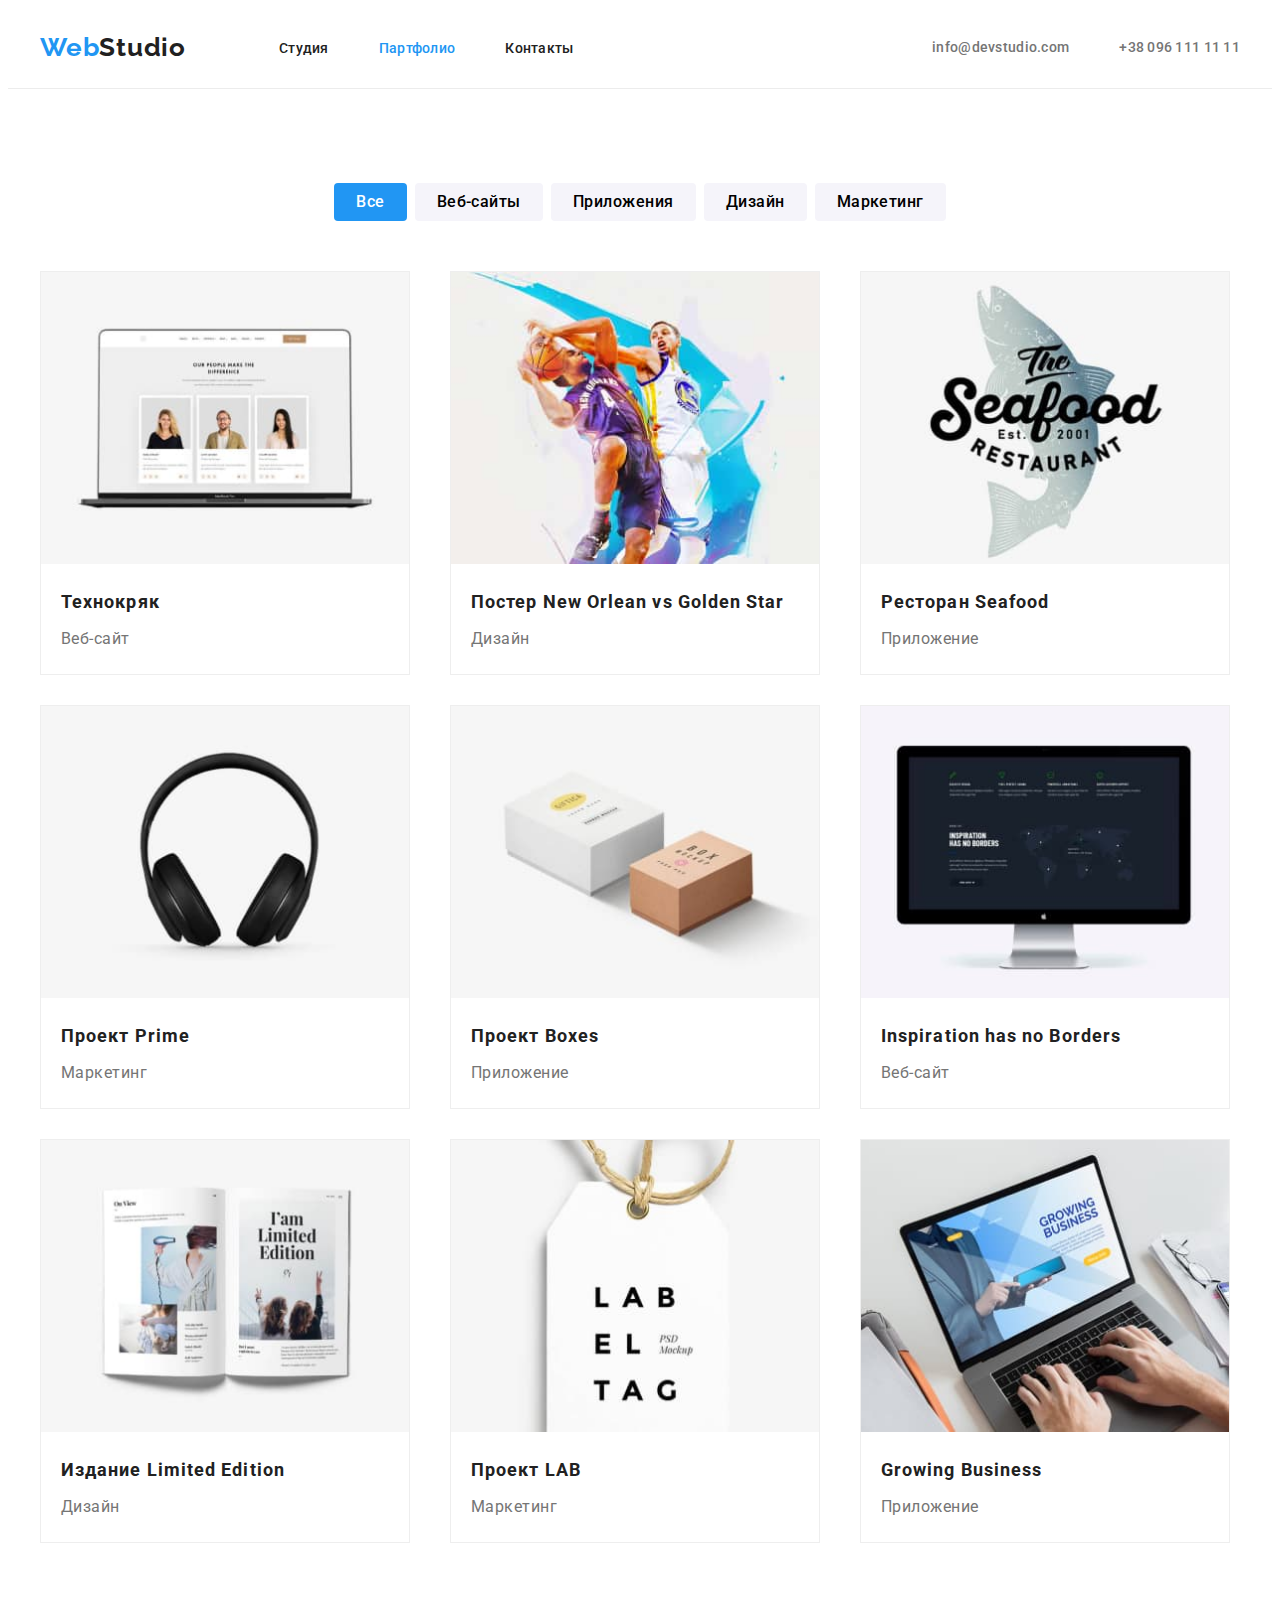
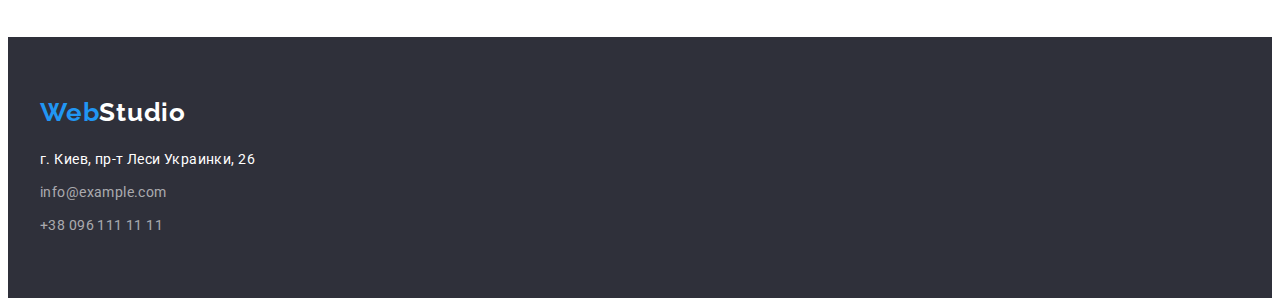
==== commit d037ff86: "исправляет отступы страницы "партфолио"" ====
--- a/portfolio.html
+++ b/portfolio.html
@@ -49,10 +49,12 @@
     <!-- Фильтр -->
 
     <main>
-      <section class="section">
+      <section class="section button-list">
         <div class="container">
           <ul class="button-list-filter">
-            <li class="button-item"><button type="button" class="button-filter">Все</button></li>
+            <li class="button-item">
+              <button type="button" class="button-filter current">Все</button>
+            </li>
             <li class="button-item">
               <button type="button" class="button-filter">Веб-сайты</button>
             </li>
@@ -247,7 +249,7 @@
     <!-- Футер -->
 
     <footer class="footer-box">
-      <section class="section">
+      <section class="section address">
         <div class="container address-box">
           <a href="#" class="logo-footer"><span class="logo-accent">Web</span>Studio</a>
           <address>
--- a/css/styles.css
+++ b/css/styles.css
@@ -145,26 +145,21 @@
 }
 /* ======= Heaeder style end here ======= */
 
-/* Button filtr */
-.filter-button {
-  display: flex;
-  border: transparent;
-}
-
 /* ======= Hero style start here ======= */
+
 button {
   cursor: pointer;
 }
 
 .main-hero {
-  padding-top: 200px;
-  padding-bottom: 200px;
+  padding: 200px 0;
   text-align: center;
 
   background-color: #2f303a;
 }
 
 .hero-title {
+  margin-top: 0;
   margin-bottom: 30px;
 
   color: var(--primary-white-color);
@@ -181,6 +176,7 @@
   display: block;
   margin-left: auto;
   margin-right: auto;
+  height: 50px;
   min-width: 200px;
   border: transparent;
   border-radius: 4px;
@@ -202,9 +198,16 @@
 /* ======= Hero style end here ======= */
 
 /* ======= feauture style start here ======= */
+.feature {
+  padding: 0;
+}
+
 .feature-list {
   display: flex;
-}
+  padding-top: 94px;
+  padding-bottom: 94px;
+}
+
 .feature-item:not(:last-child) {
   margin-right: 30px;
   max-width: 270px;
@@ -234,6 +237,10 @@
 /* ======= feauture style end here ======= */
 
 /* ==== What are we doing style start here ==== */
+.work-list {
+  padding: 0;
+}
+
 .work-examples-title {
   margin-bottom: 50px;
 
@@ -254,6 +261,7 @@
 
 .work-examples {
   display: flex;
+  padding-bottom: 94px;
 }
 
 .work-examples-item:not(:last-child) {
@@ -347,8 +355,13 @@
   background: #2f303a;
 }
 
-.address-box {
+.address {
+  padding: 0;
+}
+
+.footer-box {
   padding-bottom: 60px;
+  padding-top: 60px;
 }
 
 .footer-list {
@@ -408,6 +421,14 @@
 /* =*=*=*= Portfolio =*=*=*= */
 
 /* ===== Filter-button style start here ===== */
+.button-list {
+  padding: 0;
+}
+
+.filter-button {
+  display: flex;
+  border: transparent;
+}
 
 .filter-button {
   color: var(--text-title);
@@ -425,9 +446,15 @@
   color: var(--accent-color);
 }
 
+.button-filter.current {
+  color: var(--primary-white-color);
+  background-color: var(--accent-color);
+}
+
 .button-list-filter {
   display: flex;
   justify-content: center;
+  margin: 94px 0 50px;
 }
 
 .button-item:not(:last-child) {
@@ -441,7 +468,8 @@
 
   background: #f5f4fa;
 
-  border: transparent;
+  border: none;
+  font-family: inherit;
   font-weight: 500;
   font-size: 16px;
   line-height: 26px;
@@ -495,6 +523,8 @@
 }
 
 .product-examples {
+  padding-top: 0;
+
   color: var(--text-title);
 
   font-weight: 700;
